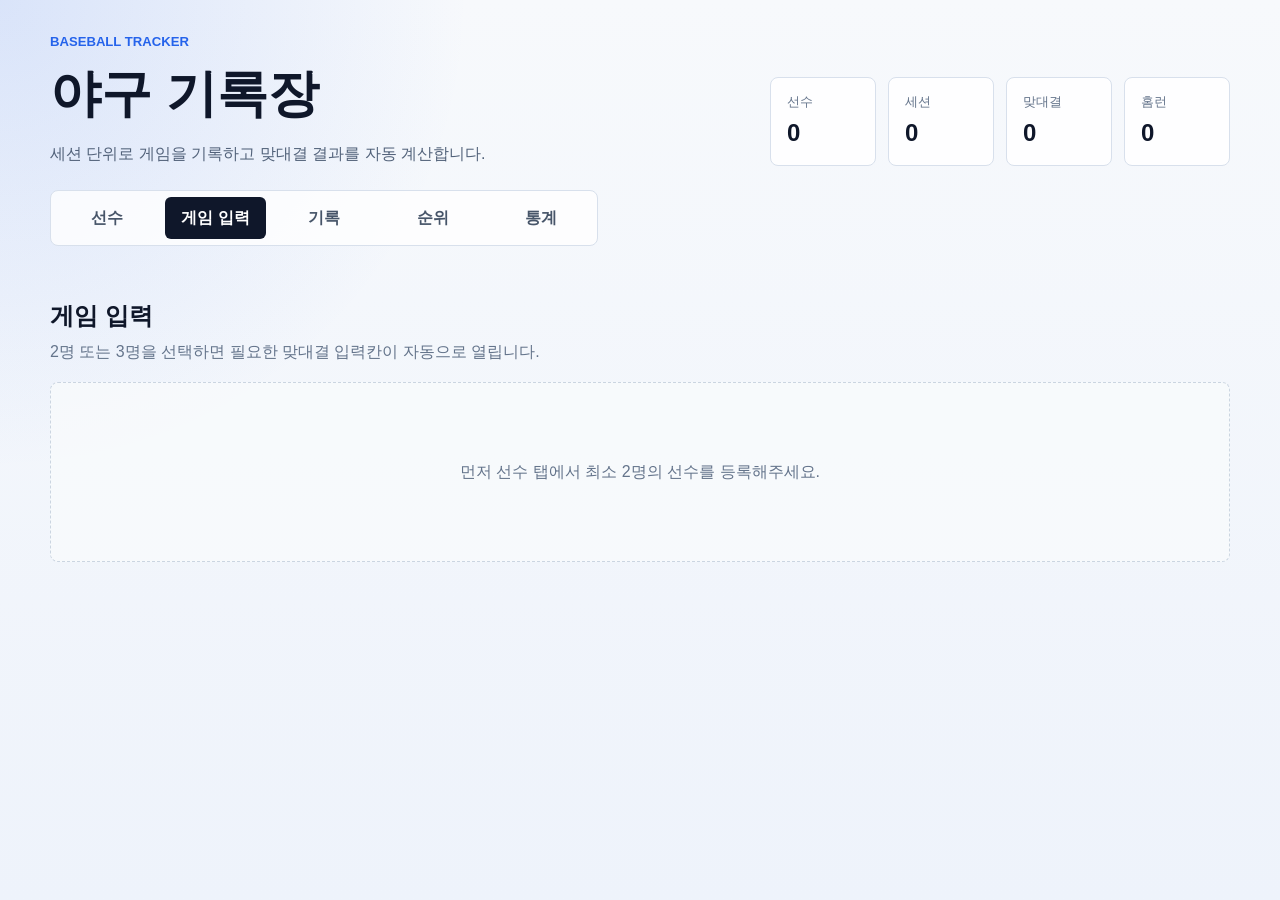
==== index.html @ a32ca3be "Publish baseball tracker site" ====
<!doctype html>
<html lang="ko">
  <head>
    <meta charset="UTF-8" />
    <meta name="viewport" content="width=device-width, initial-scale=1.0" />
    <title>야구 기록장</title>
    <script type="module" crossorigin src="/assets/index-Bcwa9gIx.js"></script>
    <link rel="stylesheet" crossorigin href="/assets/index-CRRgxKWU.css">
  </head>
  <body>
    <div id="root"></div>
  </body>
</html>
---- assets/index-CRRgxKWU.css ----
:root{font-family:Inter,Apple SD Gothic Neo,Noto Sans KR,sans-serif;color:#0f172a;background:#eff4fb;line-height:1.5;font-weight:400}*{box-sizing:border-box}html,body,#root{min-height:100%;margin:0}body{background:radial-gradient(circle at top left,rgba(37,99,235,.14),transparent 30%),linear-gradient(180deg,#f7f9fc,#eef3fb)}button,input,select{font:inherit}button{cursor:pointer}.app-shell{min-height:100vh;padding:32px 20px 48px}.app-content{max-width:1180px;margin:0 auto}.page-header{display:flex;justify-content:space-between;align-items:flex-end;gap:24px;flex-wrap:wrap;margin-bottom:24px}.page-title h1{margin:4px 0 0;font-size:clamp(2.2rem,4vw,3.2rem)}.page-copy{margin:10px 0 0;color:#52627a}.eyebrow{margin:0;font-size:.82rem;font-weight:700;color:#2563eb;text-transform:uppercase}.summary-strip{display:grid;grid-template-columns:repeat(4,minmax(96px,1fr));gap:12px;min-width:min(100%,460px)}.summary-strip div{padding:14px 16px;border:1px solid #d8e0ec;border-radius:8px;background:#ffffffe6}.summary-strip span{display:block;color:#64748b;font-size:.82rem}.summary-strip strong{display:block;margin-top:4px;font-size:1.5rem}.tab-nav{display:inline-grid;grid-template-columns:repeat(5,minmax(88px,1fr));gap:8px;padding:6px;border:1px solid #d8e0ec;border-radius:8px;background:#fffc;margin-bottom:24px}.tab-button{min-height:42px;padding:0 16px;border:0;border-radius:6px;background:transparent;color:#475569;font-weight:600}.tab-button.active{background:#0f172a;color:#fff}.section{padding:28px 0 0}.section+.section{margin-top:28px}.section-heading{margin-bottom:18px}.section-heading h2,.section-heading h3{margin:0}.section-heading p{margin:6px 0 0;color:#64748b}.section-heading.secondary{margin-top:0}.inline-form{display:flex;gap:12px;align-items:center;max-width:540px}.inline-form input{flex:1}.primary-button,.secondary-button,.table-button,.segment-button{min-height:44px;padding:0 18px;border-radius:6px;font-weight:700}.primary-button{border:0;background:#2563eb;color:#fff}.secondary-button,.table-button,.segment-button{border:1px solid #cbd5e1;background:#fff;color:#0f172a}.segment-button.active{border-color:#0f172a;background:#0f172a;color:#fff}.segment-button:disabled{cursor:not-allowed;border-color:#d8e0ec;color:#94a3b8;background:#f8fafc}.form-stack{display:grid;gap:18px}.field-row{display:grid;grid-template-columns:minmax(220px,280px) minmax(240px,320px);gap:16px}.participant-grid{display:grid;grid-template-columns:repeat(3,minmax(0,1fr));gap:16px}.field{display:flex;flex-direction:column;gap:8px}.field span{font-weight:600;color:#334155}.field input,.field select{width:100%;min-height:44px;padding:0 14px;border:1px solid #cbd5e1;border-radius:6px;background:#fff}.segmented-control{display:inline-grid;grid-template-columns:repeat(2,minmax(96px,1fr));gap:8px}.warning-text{margin:14px 0 0;color:#b91c1c;font-weight:600}.duel-list{display:grid;gap:18px;margin-top:24px}.duel-block{padding:20px;border:1px solid #d8e0ec;border-radius:8px;background:#ffffffe6}.duel-heading h3{margin:0;font-size:1.1rem}.duel-heading p{margin:6px 0 0;color:#64748b}.turn-grid{display:grid;gap:12px;margin-top:16px}.turn-row{display:grid;grid-template-columns:minmax(180px,1.3fr) 120px 120px;gap:12px;align-items:end}.turn-label{display:flex;flex-direction:column;justify-content:center;min-height:44px;padding:0 14px;border:1px solid #d8e0ec;border-radius:6px;background:#f8fafc}.turn-label strong{font-size:.95rem}.turn-label span{color:#64748b;font-size:.9rem}.compact-field input{min-width:0}.form-actions{display:flex;flex-wrap:wrap;gap:12px;margin-top:24px}.preview-panel{margin-top:28px}.duel-summary-grid{display:grid;grid-template-columns:repeat(auto-fit,minmax(220px,1fr));gap:12px;margin-top:14px}.duel-summary{padding:14px 16px;border:1px solid #d8e0ec;border-radius:8px;background:#f8fafc}.duel-summary strong,.duel-summary span{display:block}.duel-summary span{margin-top:4px;color:#64748b}.edit-banner{display:flex;align-items:center;justify-content:space-between;gap:12px;margin-bottom:18px;padding:14px 16px;border:1px solid #bfdbfe;border-radius:8px;background:#eff6ff}.edit-banner strong{display:block}.edit-banner p{margin:4px 0 0;color:#475569}.player-list{display:grid;grid-template-columns:repeat(auto-fit,minmax(180px,1fr));gap:12px;margin:20px 0 0;padding:0;list-style:none}.player-list li{display:grid;gap:4px;min-height:72px;padding:14px 16px;border:1px solid #d8e0ec;border-radius:8px;background:#ffffffe6}.player-list span{color:#64748b;font-size:.9rem}.stats-grid{display:grid;grid-template-columns:repeat(2,minmax(0,1fr));gap:24px}.table-wrapper{overflow-x:auto;border:1px solid #d8e0ec;border-radius:8px;background:#fff}table{width:100%;min-width:760px;border-collapse:collapse}th,td{padding:14px 16px;border-bottom:1px solid #e2e8f0;text-align:center;white-space:nowrap}th{background:#f8fafc;color:#475569;font-size:.92rem}tbody tr:last-child td{border-bottom:0}.name-cell{font-weight:700}.accent-cell{color:#2563eb;font-weight:700}.multiline-cell{min-width:220px;white-space:normal;text-align:left;line-height:1.45}.table-actions{display:flex;justify-content:center;gap:8px}.table-button{min-height:36px;padding:0 12px;font-weight:600}.table-button.danger{border-color:#fecaca;color:#b91c1c}.empty-state{display:grid;place-items:center;min-height:180px;padding:24px;border:1px dashed #cbd5e1;border-radius:8px;color:#64748b;text-align:center;background:#f8fafcd1}@media (max-width: 1024px){.page-header,.summary-strip{width:100%}.stats-grid,.participant-grid{grid-template-columns:1fr}}@media (max-width: 820px){.app-shell{padding:24px 14px 36px}.tab-nav{width:100%;grid-template-columns:repeat(3,minmax(0,1fr))}.field-row,.turn-row{grid-template-columns:1fr}.summary-strip{grid-template-columns:repeat(2,minmax(0,1fr))}.inline-form{flex-direction:column;max-width:none}.inline-form button,.primary-button,.secondary-button{width:100%}.edit-banner,.form-actions{flex-direction:column;align-items:stretch}}@media (max-width: 560px){.tab-nav,.summary-strip{grid-template-columns:1fr}.duel-block{padding:16px}}
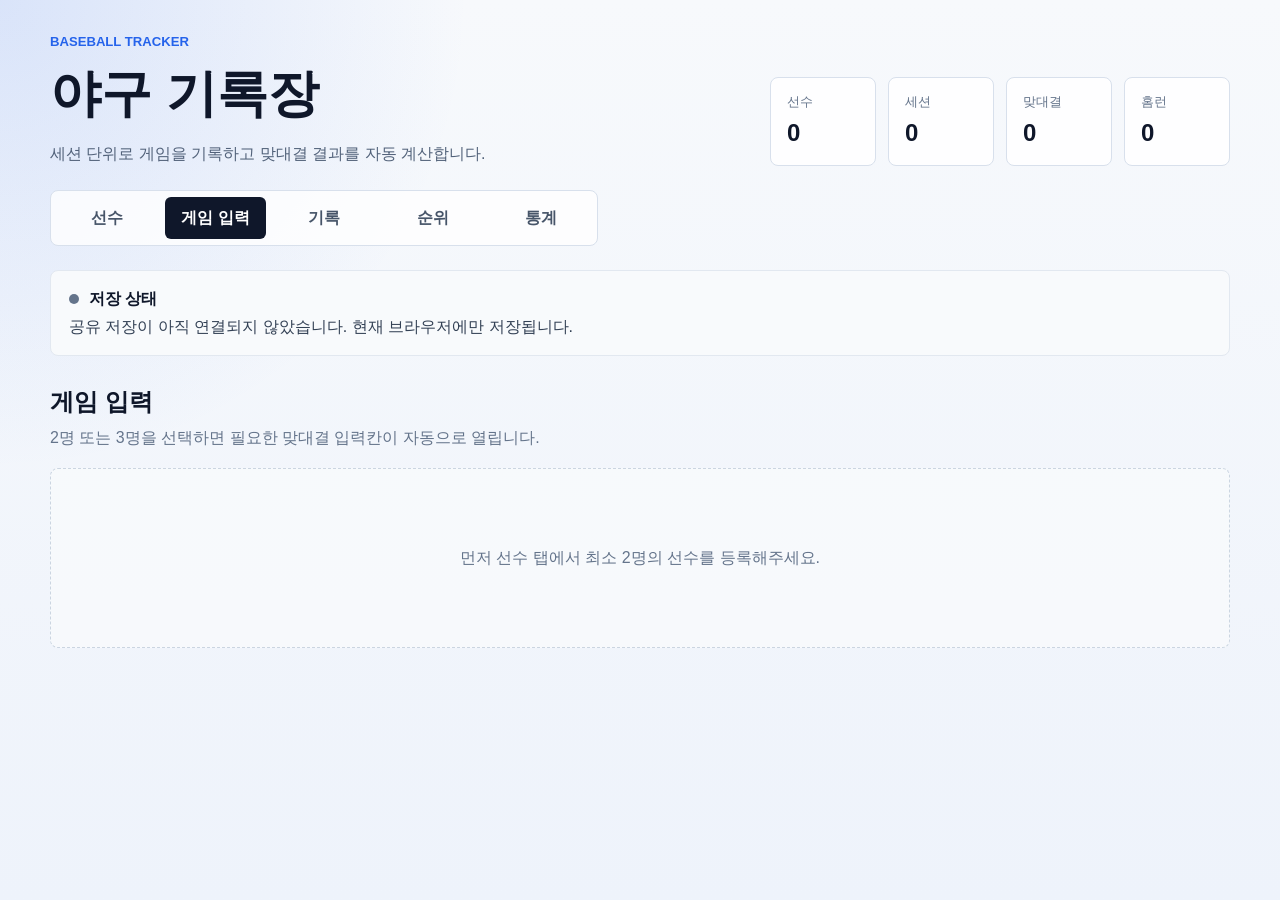
==== commit e72875a9: "Publish backend-ready baseball tracker" ====
--- a/index.html
+++ b/index.html
@@ -4,11 +4,11 @@
     <meta charset="UTF-8" />
     <meta name="viewport" content="width=device-width, initial-scale=1.0" />
     <title>야구 기록장</title>
-    <script type="module" crossorigin src="/assets/index-Bcwa9gIx.js"></script>
-    <link rel="stylesheet" crossorigin href="/assets/index-CRRgxKWU.css">
+    <script type="module" crossorigin src="/assets/index-DamMFzEa.js"></script>
+    <link rel="stylesheet" crossorigin href="/assets/index-DvAVbMMu.css">
   </head>
   <body>
     <div id="root"></div>
+    <script src="/app-config.js"></script>
   </body>
 </html>
-
--- a/assets/index-DvAVbMMu.css
+++ b/assets/index-DvAVbMMu.css
@@ -0,0 +1 @@
+:root{font-family:Inter,Apple SD Gothic Neo,Noto Sans KR,sans-serif;color:#0f172a;background:#eff4fb;line-height:1.5;font-weight:400}*{box-sizing:border-box}html,body,#root{min-height:100%;margin:0}body{background:radial-gradient(circle at top left,rgba(37,99,235,.14),transparent 30%),linear-gradient(180deg,#f7f9fc,#eef3fb)}button,input,select{font:inherit}button{cursor:pointer}.app-shell{min-height:100vh;padding:32px 20px 48px}.app-content{max-width:1180px;margin:0 auto}.page-header{display:flex;justify-content:space-between;align-items:flex-end;gap:24px;flex-wrap:wrap;margin-bottom:24px}.page-title h1{margin:4px 0 0;font-size:clamp(2.2rem,4vw,3.2rem)}.page-copy{margin:10px 0 0;color:#52627a}.eyebrow{margin:0;font-size:.82rem;font-weight:700;color:#2563eb;text-transform:uppercase}.summary-strip{display:grid;grid-template-columns:repeat(4,minmax(96px,1fr));gap:12px;min-width:min(100%,460px)}.summary-strip div{padding:14px 16px;border:1px solid #d8e0ec;border-radius:8px;background:#ffffffe6}.summary-strip span{display:block;color:#64748b;font-size:.82rem}.summary-strip strong{display:block;margin-top:4px;font-size:1.5rem}.tab-nav{display:inline-grid;grid-template-columns:repeat(5,minmax(88px,1fr));gap:8px;padding:6px;border:1px solid #d8e0ec;border-radius:8px;background:#fffc;margin-bottom:24px}.tab-button{min-height:42px;padding:0 16px;border:0;border-radius:6px;background:transparent;color:#475569;font-weight:600}.tab-button.active{background:#0f172a;color:#fff}.sync-banner{display:flex;justify-content:space-between;align-items:center;gap:16px;padding:16px 18px;border:1px solid #d8e0ec;border-radius:8px;background:#ffffffe0}.sync-banner.remote{border-color:#bfdbfe;background:#eff6ff}.sync-banner.connecting{border-color:#fde68a;background:#fffbeb}.sync-banner.local{border-color:#e2e8f0;background:#f8fafc}.sync-copy p,.sync-copy small{margin:0}.sync-copy p{margin-top:4px;color:#334155}.sync-copy small{display:block;margin-top:6px;color:#64748b}.sync-head{display:flex;align-items:center;gap:10px}.status-dot{width:10px;height:10px;border-radius:999px;background:#2563eb;flex:0 0 auto}.sync-banner.connecting .status-dot{background:#d97706}.sync-banner.local .status-dot{background:#64748b}.sync-actions{display:flex;align-items:center;gap:10px}.section{padding:28px 0 0}.section+.section{margin-top:28px}.section-heading{margin-bottom:18px}.section-heading h2,.section-heading h3{margin:0}.section-heading p{margin:6px 0 0;color:#64748b}.section-heading.secondary{margin-top:0}.inline-form{display:flex;gap:12px;align-items:center;max-width:540px}.inline-form input{flex:1}.primary-button,.secondary-button,.table-button,.segment-button{min-height:44px;padding:0 18px;border-radius:6px;font-weight:700}.primary-button{border:0;background:#2563eb;color:#fff}.secondary-button,.table-button,.segment-button{border:1px solid #cbd5e1;background:#fff;color:#0f172a}.segment-button.active{border-color:#0f172a;background:#0f172a;color:#fff}.segment-button:disabled{cursor:not-allowed;border-color:#d8e0ec;color:#94a3b8;background:#f8fafc}.primary-button:disabled,.secondary-button:disabled,.table-button:disabled,.segment-button:disabled,.tab-button:disabled,input:disabled,select:disabled{cursor:not-allowed;opacity:.65}.form-stack{display:grid;gap:18px}.field-row{display:grid;grid-template-columns:minmax(220px,280px) minmax(240px,320px);gap:16px}.participant-grid{display:grid;grid-template-columns:repeat(3,minmax(0,1fr));gap:16px}.field{display:flex;flex-direction:column;gap:8px}.field span{font-weight:600;color:#334155}.field input,.field select{width:100%;min-height:44px;padding:0 14px;border:1px solid #cbd5e1;border-radius:6px;background:#fff}.segmented-control{display:inline-grid;grid-template-columns:repeat(2,minmax(96px,1fr));gap:8px}.warning-text{margin:14px 0 0;color:#b91c1c;font-weight:600}.duel-list{display:grid;gap:18px;margin-top:24px}.duel-block{padding:20px;border:1px solid #d8e0ec;border-radius:8px;background:#ffffffe6}.duel-heading h3{margin:0;font-size:1.1rem}.duel-heading p{margin:6px 0 0;color:#64748b}.turn-grid{display:grid;gap:12px;margin-top:16px}.turn-row{display:grid;grid-template-columns:minmax(180px,1.3fr) 120px 120px;gap:12px;align-items:end}.turn-label{display:flex;flex-direction:column;justify-content:center;min-height:44px;padding:0 14px;border:1px solid #d8e0ec;border-radius:6px;background:#f8fafc}.turn-label strong{font-size:.95rem}.turn-label span{color:#64748b;font-size:.9rem}.compact-field input{min-width:0}.form-actions{display:flex;flex-wrap:wrap;gap:12px;margin-top:24px}.preview-panel{margin-top:28px}.duel-summary-grid{display:grid;grid-template-columns:repeat(auto-fit,minmax(220px,1fr));gap:12px;margin-top:14px}.duel-summary{padding:14px 16px;border:1px solid #d8e0ec;border-radius:8px;background:#f8fafc}.duel-summary strong,.duel-summary span{display:block}.duel-summary span{margin-top:4px;color:#64748b}.edit-banner{display:flex;align-items:center;justify-content:space-between;gap:12px;margin-bottom:18px;padding:14px 16px;border:1px solid #bfdbfe;border-radius:8px;background:#eff6ff}.edit-banner strong{display:block}.edit-banner p{margin:4px 0 0;color:#475569}.player-list{display:grid;grid-template-columns:repeat(auto-fit,minmax(180px,1fr));gap:12px;margin:20px 0 0;padding:0;list-style:none}.player-list li{display:grid;gap:4px;min-height:72px;padding:14px 16px;border:1px solid #d8e0ec;border-radius:8px;background:#ffffffe6}.player-list span{color:#64748b;font-size:.9rem}.stats-grid{display:grid;grid-template-columns:repeat(2,minmax(0,1fr));gap:24px}.table-wrapper{overflow-x:auto;border:1px solid #d8e0ec;border-radius:8px;background:#fff}table{width:100%;min-width:760px;border-collapse:collapse}th,td{padding:14px 16px;border-bottom:1px solid #e2e8f0;text-align:center;white-space:nowrap}th{background:#f8fafc;color:#475569;font-size:.92rem}tbody tr:last-child td{border-bottom:0}.name-cell{font-weight:700}.accent-cell{color:#2563eb;font-weight:700}.multiline-cell{min-width:220px;white-space:normal;text-align:left;line-height:1.45}.table-actions{display:flex;justify-content:center;gap:8px}.table-button{min-height:36px;padding:0 12px;font-weight:600}.table-button.danger{border-color:#fecaca;color:#b91c1c}.empty-state{display:grid;place-items:center;min-height:180px;padding:24px;border:1px dashed #cbd5e1;border-radius:8px;color:#64748b;text-align:center;background:#f8fafcd1}@media (max-width: 1024px){.page-header,.summary-strip{width:100%}.stats-grid,.participant-grid{grid-template-columns:1fr}}@media (max-width: 820px){.app-shell{padding:24px 14px 36px}.sync-banner{flex-direction:column;align-items:stretch}.tab-nav{width:100%;grid-template-columns:repeat(3,minmax(0,1fr))}.field-row,.turn-row{grid-template-columns:1fr}.summary-strip{grid-template-columns:repeat(2,minmax(0,1fr))}.inline-form{flex-direction:column;max-width:none}.inline-form button,.primary-button,.secondary-button{width:100%}.edit-banner,.form-actions{flex-direction:column;align-items:stretch}}@media (max-width: 560px){.tab-nav,.summary-strip{grid-template-columns:1fr}.duel-block{padding:16px}}
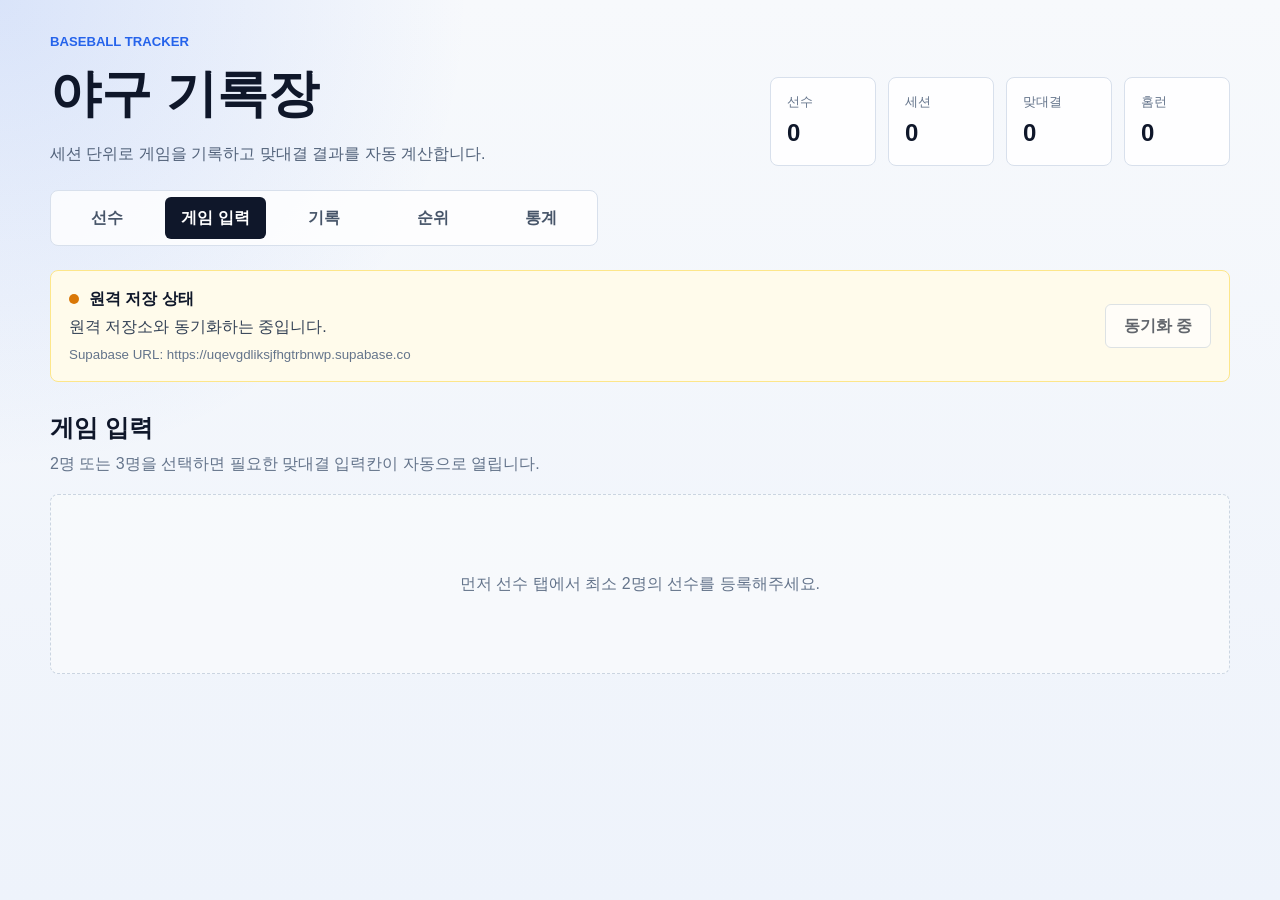
==== commit 284b7844: "Configure Supabase runtime" ====
--- a/index.html
+++ b/index.html
@@ -4,7 +4,7 @@
     <meta charset="UTF-8" />
     <meta name="viewport" content="width=device-width, initial-scale=1.0" />
     <title>야구 기록장</title>
-    <script type="module" crossorigin src="/assets/index-DamMFzEa.js"></script>
+    <script type="module" crossorigin src="/assets/index-DV4mqb_J.js"></script>
     <link rel="stylesheet" crossorigin href="/assets/index-DvAVbMMu.css">
   </head>
   <body>
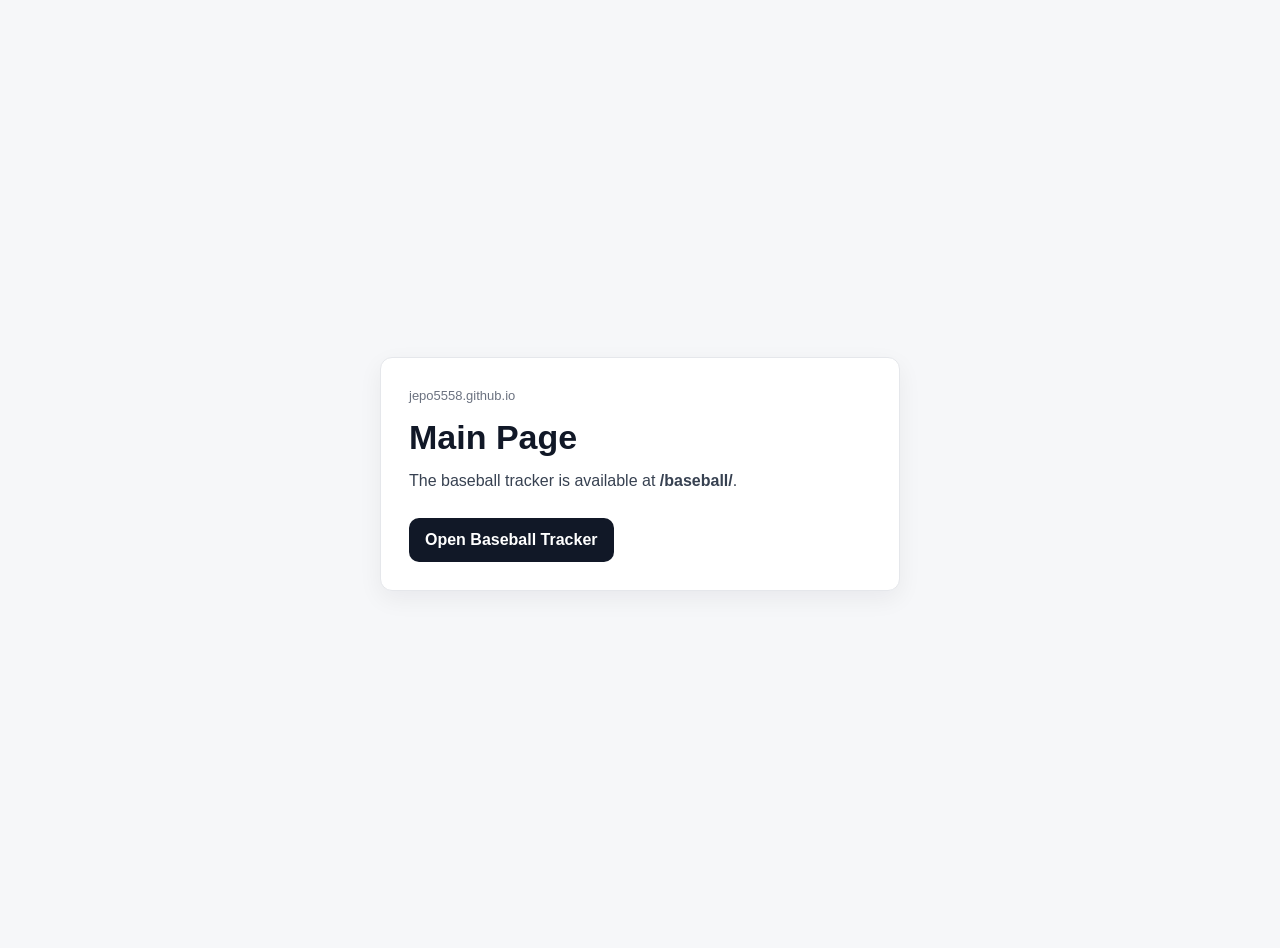
==== commit ec4dfd49: "Host baseball app under /baseball" ====
--- a/index.html
+++ b/index.html
@@ -1,14 +1,100 @@
 <!doctype html>
-<html lang="ko">
+<html lang="en">
   <head>
     <meta charset="UTF-8" />
     <meta name="viewport" content="width=device-width, initial-scale=1.0" />
-    <title>야구 기록장</title>
-    <script type="module" crossorigin src="/assets/index-DV4mqb_J.js"></script>
-    <link rel="stylesheet" crossorigin href="/assets/index-DvAVbMMu.css">
+    <title>jepo5558</title>
+    <meta
+      name="description"
+      content="Main page for jepo5558, with a link to the baseball tracker."
+    />
+    <style>
+      :root {
+        color-scheme: light;
+      }
+
+      body {
+        margin: 0;
+        font-family: Arial, Helvetica, sans-serif;
+        background: #f6f7f9;
+        color: #111827;
+      }
+
+      main {
+        min-height: 100vh;
+        display: grid;
+        place-items: center;
+        padding: 24px;
+      }
+
+      .panel {
+        width: min(100%, 520px);
+        background: #ffffff;
+        border: 1px solid #e5e7eb;
+        border-radius: 12px;
+        padding: 28px;
+        box-sizing: border-box;
+        box-shadow: 0 8px 24px rgba(15, 23, 42, 0.06);
+      }
+
+      .eyebrow {
+        margin: 0 0 12px;
+        font-size: 13px;
+        color: #6b7280;
+      }
+
+      h1 {
+        margin: 0;
+        font-size: 34px;
+        line-height: 1.1;
+      }
+
+      p {
+        margin: 12px 0 0;
+        line-height: 1.6;
+        color: #374151;
+      }
+
+      .actions {
+        margin-top: 24px;
+        display: flex;
+        gap: 12px;
+        flex-wrap: wrap;
+      }
+
+      a {
+        display: inline-flex;
+        align-items: center;
+        justify-content: center;
+        min-height: 44px;
+        padding: 0 16px;
+        border-radius: 10px;
+        text-decoration: none;
+        font-weight: 700;
+      }
+
+      .primary {
+        background: #111827;
+        color: white;
+      }
+
+      .secondary {
+        border: 1px solid #d1d5db;
+        color: #111827;
+        background: #fff;
+      }
+    </style>
   </head>
   <body>
-    <div id="root"></div>
-    <script src="/app-config.js"></script>
+    <main>
+      <section class="panel">
+        <p class="eyebrow">jepo5558.github.io</p>
+        <h1>Main Page</h1>
+        <p>The baseball tracker is available at <strong>/baseball/</strong>.</p>
+        <div class="actions">
+          <a class="primary" href="/baseball/">Open Baseball Tracker</a>
+        </div>
+      </section>
+    </main>
   </body>
 </html>
